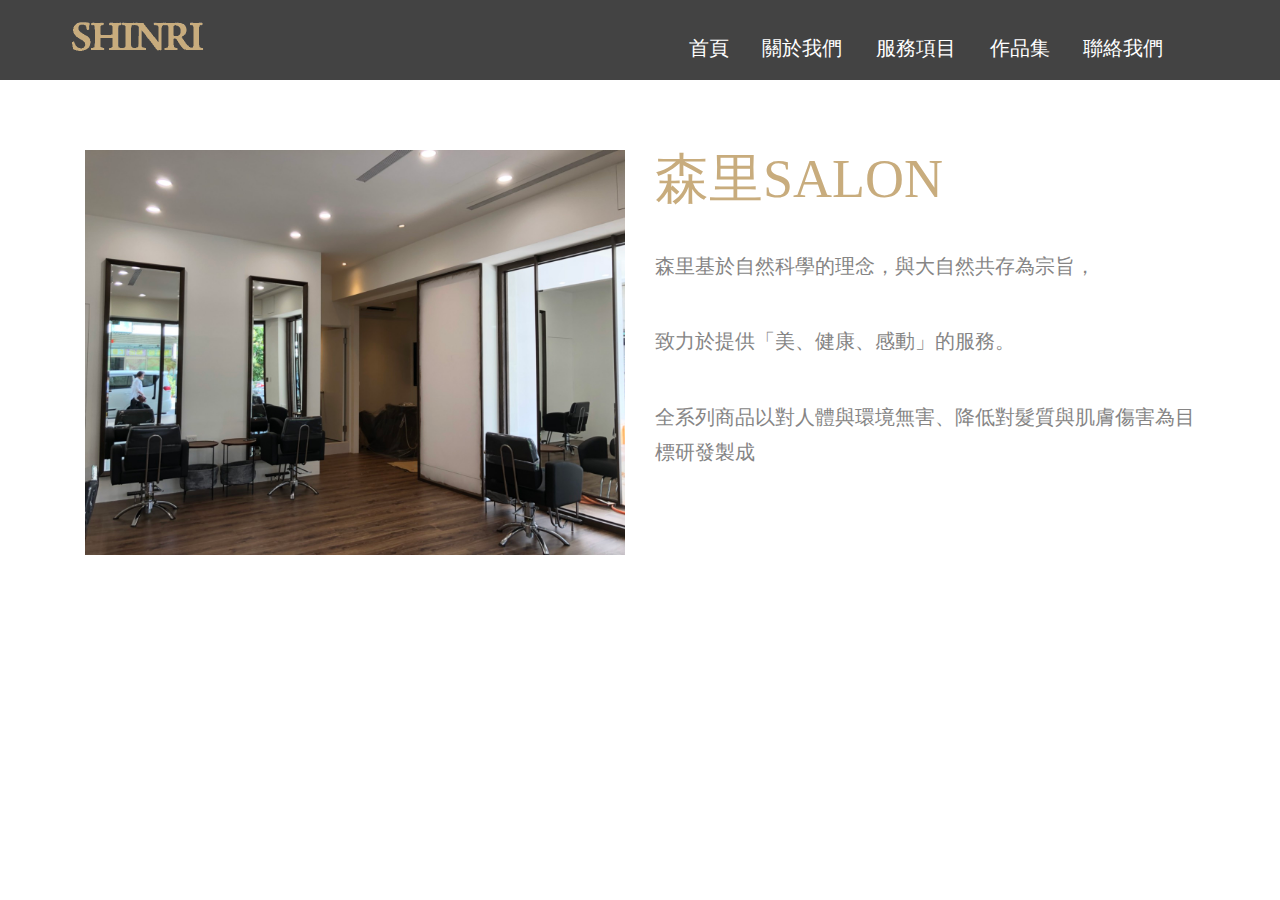
==== about.html @ e230b6d8 "Update html" ====
﻿<!DOCTYPE html>
<html>
<head>
    <title>Home</title>
    <link href="css/bootstrap.css" type="text/css" rel="stylesheet" media="all">
    <link href="css/style.css" type="text/css" rel="stylesheet" media="all">
    <!-- Custom Theme files -->
    <meta name="viewport" content="width=device-width, initial-scale=1">
    <meta http-equiv="Content-Type" content="text/html; charset=utf-8" />
    <meta name="keywords" content="Yogahub Responsive web template, Bootstrap Web Templates, Flat Web Templates, Andriod Compatible web template,
	Smartphone Compatible web template, free webdesigns for Nokia, Samsung, LG, SonyErricsson, Motorola web design" />
    <script type="application/x-javascript"> addEventListener("load", function() { setTimeout(hideURLbar, 0); }, false); function hideURLbar(){ window.scrollTo(0,1); } </script>
    <!-- //Custom Theme files -->
    <!-- js -->
    <script src="js/jquery-1.11.1.min.js"></script>
    <link rel="stylesheet" type="text/css" href="css/component.css" />
    <script src="js/modernizr.custom.js"></script>
    <script src="js/bootstrap.js"> </script>
    <!-- //js -->
    <!-- start-smoth-scrolling-->
    <script type="text/javascript" src="js/move-top.js"></script>
    <script type="text/javascript" src="js/easing.js"></script>
    <script type="text/javascript">
		jQuery(document).ready(function($) {
			$(".scroll").click(function(event){
				event.preventDefault();
				$('html,body').animate({scrollTop:$(this.hash).offset().top},1000);
			});
		});
    </script>
    <!--//end-smoth-scrolling-->
</head>
<body>
    <!--banner-->
    <div>
        <!--header-->
        <div class="headder">
            <div class="container">
                <nav class="navbar navbar-default">
                    <div class="container-fluid">
                        <!-- Brand and toggle get grouped for better mobile display -->
                        <div class="navbar-header">
                            <button type="button" class="navbar-toggle collapsed" data-toggle="collapse" data-target="#bs-example-navbar-collapse-1">
                                <span class="sr-only">Toggle navigation</span>
                                <span class="icon-bar"></span>
                                <span class="icon-bar"></span>
                                <span class="icon-bar"></span>
                            </button>
                            <a class="navbar-brand" href="index.html"> <img src="images/logo.png" alt="" /> </a>
                        </div>
                        <!-- Collect the nav links, forms, and other content for toggling -->
                        <div class="collapse navbar-collapse" id="bs-example-navbar-collapse-1">
                            <ul class="nav navbar-nav navbar-right">
                                <li><a href="index.html">首頁</a></li>
                                <li><a href="about.html">關於我們</a></li>
                                <li><a href="services.html">服務項目</a></li>
                                <li><a href="gallery.html">作品集</a></li>
                                <li><a href="contact.html">聯絡我們</a></li>
                            </ul>
                        </div>
                        <div class="clearfix"> </div>
                    </div>
                </nav>
            </div>
        </div>
    </div>
    <!--//banner-->
    <div class="about" id="about">
        <div class="container">
            <div class="about-grids">
                <div class="col-md-6 about-info">
                    <img src="images/item1.jpg" alt="" />
                </div>
                <div class="col-md-6 about-info" style="font-size:18px;">
                    <h3>森里SALON</h3>
                    <p>森里基於自然科學的理念，與大自然共存為宗旨，</p>
                    <p>致力於提供「美、健康、感動」的服務。</p>
                    <p>全系列商品以對人體與環境無害、降低對髮質與肌膚傷害為目標研發製成</p>
                </div>
                <div class="clearfix"> </div>
            </div>
        </div>
    </div>
</body>
---- css/style.css ----
body{
	margin:0;
	font-family: 'Roboto-Regular';
}
@font-face {
      font-family: 'Roboto-Regular';
      src: url(../fonts/moon.ttf) format('truetype');
}
@font-face {
      font-family: 'Playball-Regular';
      src: url(../fonts/moon.ttf) format('truetype');
}
body a{
	transition: 0.5s all ease;
	-webkit-transition: 0.5s all ease;
	-moz-transition: 0.5s all ease;
	-o-transition: 0.5s all ease;
	-ms-transition: 0.5s all ease;
}
h1,h2,h3,h4,h5,h6{
	margin:0;			   
}
p{
	margin:0;
}
ul,label{
	margin:0;
	padding:0;
}
body a:hover{
	text-decoration:none;
}
/*--banner--*/
.banner{
	min-height: 700px;
	background:url(../images/title.jpg)no-repeat 0px 0px;
	background-size:cover;
	position: relative;
}
.headder {
  background: rgba(39, 39, 39, 0.87);
}
nav.navbar.navbar-default {
  background:none;
  border: none;
  padding:1.5em 0;
  margin: 0;
}
ul.nav.navbar-nav {
  margin: 1.3em 0 0;
}
a.navbar-brand {
  padding: 0;
  line-height: 1.6em;
 height: inherit;
}
.navbar-nav li {
  margin: 0 1.2em;
}
.navbar-nav li a {
  color: #fff !important;
  font-size: 1.4em;
  padding: 0;
}
.navbar-nav li a:hover,.navbar-nav li a.active{
   color:#C8AC7D !important;
   background: none;
}
.navbar-nav a {
	-webkit-transition: color 0.3s;
	-moz-transition: color 0.3s;
	transition: color 0.3s;
}
.navbar-nav a::before {
  position: absolute;
  top: 65%;
  left: 50%;
  color: transparent;
  content: '.';
  text-shadow: 0 0 transparent;
  font-size: 1.7em;
  -webkit-transition: text-shadow 0.3s, color 0.3s;
  -moz-transition: text-shadow 0.3s, color 0.3s;
  transition: text-shadow 0.3s, color 0.3s;
  -webkit-transform: translateX(-50%);
  -moz-transform: translateX(-50%);
  transform: translateX(-50%);
  pointer-events: none;
}
.copyrights{
	text-indent:-9999px;
	height:0;
	line-height:0;
	font-size:0;
	overflow:hidden;
}
.navbar-nav a:hover::before,
.navbar-nav a:focus::before ,.navbar-nav  a.active::before{
	color: #fff;
	text-shadow: 10px 0 #C8AC7D , -10px 0 #C8AC7D ;
}
.navbar-nav a:hover,
.navbar-nav a:focus {
	color: #C8AC7D ;
}
.header-logo.navbar-brand {
  padding: 0;
}
.banner-title {
  position: absolute;
  top: 14.5%;
  width: 23%;
  right: 16.5%;
  text-align: center;
}
.banner-title h3 {
  font-size: 3em;
  color: #fff;
  line-height: 1.3em;
  font-family: 'Playball-Regular';
}
.banner-title p {
  font-size: 1.2em;
  color:  #fff;
  margin-top: 2em;
}
/*------------------ Slider Part starts Here----------*/

#slider3,#slider4 {
  box-shadow: none;
  -moz-box-shadow: none;
  -webkit-box-shadow: none;
  margin: 0 auto;
}
.rslides_tabs {
  list-style: none;
  padding: 0;
  background: rgba(0,0,0,.25);
  box-shadow: 0 0 1px rgba(255,255,255,.3), inset 0 0 5px rgba(0,0,0,1.0);
  -moz-box-shadow: 0 0 1px rgba(255,255,255,.3), inset 0 0 5px rgba(0,0,0,1.0);
  -webkit-box-shadow: 0 0 1px rgba(255,255,255,.3), inset 0 0 5px rgba(0,0,0,1.0);
  font-size: 18px;
  list-style: none;
  margin: 0 auto 50px;
  max-width: 540px;
  padding: 10px 0;
  text-align: center;
  width: 100%;
}
.rslides_tabs li {
  display: inline;
  float: none;
  margin-right: 1px;
}
.rslides_tabs a {
  width: auto;
  line-height: 20px;
  padding: 9px 20px;
  height: auto;
  background: transparent;
  display: inline;
}
.rslides_tabs li:first-child {
  margin-left: 0;
}
.rslides_tabs .rslides_here a {
  background: rgba(255,255,255,.1);
  color: #fff;
  font-weight: bold;
}
.events {
  list-style: none;
}
.banner-title .callbacks_container {
  background-color: rgba(200, 172, 125, 0.85);
  padding: 10em 2em 0;
  display: inline-block;
  min-height:598px;
}
.callbacks {
  position: relative;
  list-style: none;
  overflow: hidden;
  width: 100%;
  padding: 0;
  margin: 0;
}
.callbacks li {
  position: absolute;
  width: 100%;
  left: 0;
  top: 0;
}
.callbacks img {
  position: relative;
  z-index: 1;
  height: auto;
  border: 0;
}
.callbacks_nav {
  	position: absolute;
  -webkit-tap-highlight-color: rgba(0,0,0,0);
  top: 41%;
  left: 10%;
  z-index: 3;
  text-indent: -9999px;
  overflow: hidden;
  text-decoration: none;
  height: 51px;
  width: 22px;
  background: transparent url("../images/icons.png") no-repeat 0px -4px;
}
.callbacks_nav:active {
  opacity: 1.0;
}
.callbacks_nav.next {
  left: auto;
  right: 10%;
  background: url(../images/icons.png)no-repeat -41px -4px;
}
#slider3-pager a ,#slider4-pager a {
  display: inline-block;
}
#slider3-pager span, #slider4-pager span{
  float: left;
}
#slider3-pager span,#slider4-pager span{
	width:100px;
	height:15px;
	background:#fff;
	display:inline-block;
	border-radius:30em;
	opacity:0.6;
}
#slider3-pager .rslides_here a , #slider4-pager .rslides_here a {
  background: #FFF;
  border-radius:30em;
  opacity:1;
}
#slider3-pager a ,#slider4-pager a{
  padding: 0;
}
#slider3-pager li ,#slider4-pager li{
	display:inline-block;
}
.rslides {
  position: relative;
  list-style: none;
  overflow: hidden;
  width: 100%;
  padding: 0;
  margin: 0;
}
.rslides li {
  -webkit-backface-visibility: hidden;
  position: absolute;
  display: none;
  width: 100%;
  left: 0;
  top: 0;
}
.rslides li{
  position: relative;
  display: block;
  float: left;
}
.rslides img {
  height: auto;
  border: 0;
  width:100%;
}
.callbacks_tabs {
  list-style: none;
  position: absolute;
  bottom: 10%;
  z-index: 111;
  right: 27%;
  padding: 0;
  margin: 0;
}
.slider-top{
	text-align: center;
	padding:10em 0;
}
.slider-top h1{
	font-weight:700;
	font-size:48px;
	color:#010101;
}
.slider-top p{
	font-weight:400;
	font-size:20px;
	padding:1em 7em;
	color:#010101;
}
.slider-top ul.social-slide{
	display:inline-flex;
	margin: 0px;
	padding: 0px;
}
ul.social-slide li i{
	width:70px;
	height:74px;
	background:url(../images/img-resources.png)no-repeat;
	display: inline-block;
	margin:0px 15px;
}
ul.social-slide li i.win{
	background-position:-6px 0px;
} 
ul.social-slide li i.android{
	background-position:-110px 0px;
}
ul.social-slide li i.mac{
	background-position:-215px 0px;
}
.callbacks_tabs li{
	display: inline-block;
	margin: 0 .5em;
}
@media screen and (max-width: 600px){
  .callbacks_nav {
    top: 47%;
    }
}
/*----*/
.callbacks_tabs a{
 visibility: hidden;
}
.callbacks_tabs a:after {
  content: "\f111";
  font-size: 0;
  font-family: FontAwesome;
  visibility: visible;
  display: block;
  height: 4px;
  width: 41px;
  display: inline-block;
  background: #FCFAFA;
}
.callbacks_here a:after{
	background: #24CCEB;
}
/*--//slider end here--*/
/*--about--*/
.about {
  padding: 5em 0;
}
.about img {
  width: 100%;
}
.about h3 {
  font-size: 3em;
  color:#C8AC7D;
  font-family:'Playball-Regular';
}
.about p {
  font-size: 1.1em;
  color: #868585;
  line-height: 1.8em;
  margin-top: 2em;
}
/*--//about--*/
/*---services---*/
.services {
  padding: 3em 0;
}
.services-grids ul {
  margin-top: 2em;
}
.services-grids ul li {
	display:block;
	background: url(../images/icon1.png)no-repeat 0px 2px;
	padding-left: 2em;
	margin: 1em 0 0;
}
.services-grids ul li:nth-child(1) {
  margin: 0;
}
.services-grids ul li a{
  color: #868585;
  font-size: 1.1em;
}
.services-grids ul li a:hover{
	color:#C8AC7D;
	padding-left: 1em;
}
.services h3 {
  font-size: 3em;
  color: #C8AC7D;
  font-family: 'Playball-Regular';
}
.services-grids-info img{
	width: 100%;
}
.services-grids h4 {
  margin: 0.8em 0 0;
  font-size: 1.9em;
  line-height: 1.5em;
  color: #C8AC7D;
  font-family: 'Playball-Regular';
}
.services-grids h4 a{
  color:#C8AC7D;
}
.services-grids h4 a:hover{
  color: #0BD2F5 ;
}
.services-grids-info p{
	margin: 0.8em 0 0;
  font-size: 1.1em;
  color: #868585;
  line-height: 1.8em;
}
/*--testimonials--*/
.testimonials {
  background: url(../images/slid.jpg)no-repeat 0px -93px;
  text-align: center;
  padding: 5em 0 4em;
  background-size: cover;
}
.testi-img {
  width: 35%;
  margin: 0 auto;
}
.testimonial-left {
  border-left: 3px solid #fff;
  padding: 4.5em 0;
  margin: 3.5em 0;
  float: right;
}
.testimonial-left h3 {
  color: #fff;
  font-size: 3em;
  font-family: 'Playball-Regular';
}	
.testi-text {
  width: 61%;
  margin: 0 auto;
}		
.testi-text h4 {
  font-size: 1.5em;
  color: #fff;
  margin: 0.8em 0 .3em;
}
.testi-text p {
  font-size: 1.1em;
  color: #B6B2B2;
  line-height: 1.8em;
}
.testimonials.callbacks_container {
  position: relative;
  float: left;
  width: 100%;
}
/*--gallery--*/
.gallery {
  padding: 4em 0;
}
.gallery h3 {
  font-size: 3em;
  color: #C8AC7D;
  text-align: left;
  font-family: 'Playball-Regular';
  margin-bottom: 0.5em;
}
/*--contact-page--*/
.contact {
  padding: 3.5em 0;
  background:url(../images/map.jpg)no-repeat 0px 0px;
  background-size:cover;
}
.contact h3 {
  font-size: 3em;
  color: #fff;
  text-align: center;
  font-family: 'Playball-Regular';
}
.contact-grids {
  margin-top: 4em;
}
.contact-right p {
  font-size: 1.1em;
  color: #fff;
  margin-top: 0.3em;
}
p.cnt-p {
  margin-bottom: 1.5em;
}
.contact-right a {
	color: #fff;
	margin: 0 0 .5em 0;
	text-align: left;
	font-size: 1em;
}
.contact-right a:hover {
  color:#000;
}
.contact-left input[type="text"] {
  border: 1px solid #fff;
  width: 32.3%;
  margin: 0 0 1em 0;
  outline: none;
  font-size: 1em;
  color: #838080;
  padding: 10px 12px;
}
.contact-left input[type="email"] {
  border: 1px solid #fff;
  margin: 0 .5em 1em 0.5em;
  outline: none;
  font-size: 1em;
  color: #838080;
  padding: 10px 12px;
  width: 32%;
}
.contact-left textarea {
  border: 1px solid #fff;
  outline: none;
  font-size: 1em;
  color: #838080;
  padding: 10px 12px;
  width: 100%;
  resize: none;
  height: 180px;
}
.contact-left input[type="submit"] {
  border: 1px solid #fff;
  padding: .7em 0;
  width: 22%;
  margin-top: 0.8em;
  font-size: 1em;
  color: #838080;
  font-weight: 500;
  letter-spacing: 1px;
  outline: none;
  background-color: #fff;
  transition: 0.5s all ease;
  -webkit-transition: 0.5s all ease;
  -moz-transition: 0.5s all ease;
  -o-transition: 0.5s all ease;
  -ms-transition: 0.5s all ease;
}
.contact-left input[type="submit"]:hover{
	background-color:#C8AC7D;
	color:#fff;
}
/*--footer--*/
.footer{
	padding:3em 0;
}
.footer p {
  color: #C8AC7D;
  font-size: 1.1em;
  text-align: center;
}
.footer p a {
  color: #C8AC7D;
}
.footer p a:hover{
  color: #000;
}
/*--slider-up-arrow--*/
#toTop {
	display: none;
	text-decoration: none;
	position: fixed;
	bottom: 3%;
	right: 3%;
	overflow: hidden;
	width: 32px;
	height: 32px;
	border: none;
	text-indent: 100%;
	background: url("../images/move-up.png") no-repeat 0px 0px;
}
#toTopHover {
	width: 32px;
	height: 32px;
	display: block;
	overflow: hidden;
	float: right;
	opacity: 0;
	-moz-opacity: 0;
	filter: alpha(opacity=0);
}
/*--//slider-up-arrow--*/
/*---- responsive-design -----*/
@media(max-width:1440px){
.banner-title {
  right: 13%;
}
@media(max-width:1366px){
.banner-title {
  right: 11%;
}
.about {
  padding: 5em 0 3em;
}
}
@media(max-width:1280px){
.banner-title {
  right: 8.5%;
}
.banner-title .callbacks_container {
  padding: 7em 2em 0;
}
.banner-title h3 {
  font-size: 2.8em;
}
.callbacks_tabs {
  right: 18%;
}
}
@media(max-width:1024px){
.navbar-nav li a {
  font-size: 1.25em;
}
.navbar-nav li {
  margin: 0 1em;
}
.navbar-header {
  display: block;
  width: 16%;
}
.navbar-header img {
  width: 100%;
}
ul.nav.navbar-nav {
  margin: 1em 0 0;
}
.navbar-nav li:nth-child(6) {
  margin-right: 0;
}
.banner {
  min-height: 565px;
}
.banner-title {
  top: 16.3%;
  right: 5.5%;
  width: 27%;
}
.banner-title .callbacks_container {
  min-height: 473px;
    padding: 5em 2em 0;
}
.banner-title h3 {
  font-size: 2.5em;
}
.banner-title p {
  font-size: 1.2em;
}
.callbacks_tabs {
  right: 14%;
}
.about {
  padding: 4em 0 3em;
}
.about p {
  font-size: 1em;
  margin-top: 1em;
}
.about h3 {
  font-size: 2.8em;
}
.services {
  padding: 2em 0;
}
.services h3 {
  font-size: 2.8em;
}
.services-grids ul li a {
  font-size: 1em;
}
.services-grids h4 {
  font-size: 1.5em;
}
.services-grids-info p {
  font-size: 1em;
}
.testimonials {
  background-position:0px -65px;
    padding: 3em 0;
}
.testimonial-left {
  padding: 3.5em 0;
  margin: 3.5em 0;
}
.gallery {
  padding: 3em 0;
}
.gallery h3 {
  font-size: 2.8em;
  margin-bottom: 0;
}
.contact {
  padding: 3em 0;
}
.contact-left {
  padding-left: 0;
}
.contact-grids {
  margin-top: 2.5em;
}
.contact h3 {
  font-size: 2.5em;
}
.contact-left input[type="text"] {
  width: 32%;
}
.footer {
  padding: 2em 0;
}
.testi-text p {
  font-size: 1.1em;
}
}   
@media(max-width:768px){
.navbar-nav li a {
  font-size: 1.1em;
}
.navbar-nav li {
  margin: 0 0.8em;
}
ul.nav.navbar-nav {
  margin: 0.5em 0 0;
}
.banner-title h3 {
  font-size: 2em;
}
.banner-title {
  right: 5.5%;
  width: 31%;
  top: 13.4%;
}
.banner-title .callbacks_container {
  padding: 6em 2em 0;
}
nav.navbar.navbar-default {
  padding: 1.2em 0;
}
.banner {
  min-height: 546px;
}
.about {
  padding: 3em 0 2em;
}
.about-info {
  float: left;
  width: 40%;
  padding-left: 0;
}
.about-info:nth-child(2) {
  width: 60%;
  padding: 0;
}
.about h3 {
  font-size: 2.5em;
}
.services {
  padding: 1em 0;
}
.services h3 {
  font-size: 2.5em;
}
.services-grids-info {
  margin-bottom:2em;
  float: left;
  width: 33%;
}
.services-grids-info:nth-child(1) {
  padding: 0;
}
.services-grids-info:nth-child(2) {
  padding-right: 0;
}
.services-grids-info:nth-child(3) {
  padding-right: 0;
}
.services-grids ul {
  margin-top: 1.5em;
}
.services-grids ul li {
  background-position: -3px 2px;
  padding-left: 1.3em;
}
.services-grids ul li a:hover {
  padding-left: 0.1em;
}
.testimonial-right {
  float: left;
  width: 70%;
  padding: 0;
}
.testimonial-left {
  width: 30%;
}
.testi-text {
  width: 60%;
  margin: 0 auto;
}
.testimonial-left h3 {
  font-size: 2.5em;
}
.testi-text h4 {
  font-size: 1.4em;
}
.testimonials {
  background-position: 0px -25px;
  padding: 3em 0;
}
.gallery {
  padding: 2.5em 0;
}
.gallery h3 {
  font-size: 2.5em;
}
.gallery-grids {
  margin-top: 2em;
}
.contact-right {
  padding-left: 0;
  margin-top: 2em;
  width: 70%;
}
p.cnt-p {
  margin-bottom: 0.8em;
}
} 
@media(max-width:767px){
.navbar-header {
  width: 100%;
  margin: 0 !important;
}
nav.navbar.navbar-default {
  padding: 1em 0 0;
}
a.navbar-brand {
  width: 26%;
}
.navbar-nav {
  margin: 0;
}
.navbar-nav li{
    margin:0;
}
.navbar-nav li a {
    padding: 1em;
	text-align:center;
}
.navbar-nav a::before {
  font-size: 1.7em;
    top: 42%;
}
div#bs-example-navbar-collapse-1 {
  padding: 0;
}
button.navbar-toggle.collapsed {
  margin: .5em 0 1.5em 0;
}
button.navbar-toggle {
	background: #C8AC7D;
	border: #C8AC7D;
	margin: .5em 0 1.5em 0;
}
button.navbar-toggle:hover{
	background: #C8AC7D;
  border:#C8AC7D;
}
.navbar-default .navbar-toggle:hover, .navbar-default .navbar-toggle:focus {
  background-color: #C8AC7D;
}
.navbar-default .navbar-toggle .icon-bar {
  background-color: #fff;
}
.banner-title {
  right: 0;
  width: 100%;
  bottom: 0%;
  top: initial;
}
.banner-title .callbacks_container {
  padding: 2em 0 4em;
  min-height: initial;
  display: block;
}
.banner-title h3 {
  font-size: 1.9em;
}
.banner-title p {
  font-size: 1em;
  margin-top: 0.5em;
}
.callbacks_tabs {
  right: 39%;
  bottom: 13%;
}
.callbacks_tabs a:after {
  height: 2px;
  width: 26px;
}
.callbacks_tabs li {
  margin: 0 .2em;
}
}
@media(max-width:640px){
.about {
  padding: 2em 0 0em;
}
.about h3 {
  font-size: 2.3em;
}
.about p {
  margin-top: 0.8em;
}
.services h3 {
  font-size: 2.3em;
}
.services-grids-info:nth-child(1) {
  float: none;
  width: 100%;
}
.services-grids ul li {
  background-position: 0px 2px;
  padding-left: 1.8em;
}
.services-grids ul li a:hover {
  padding-left: 1em;
}
.services-grids-info {
  float: left;
  width: 50%;
}
.services-grids-info p {
  margin: 0.3em 0 0;
}
.testimonials {
  background-position: 0px 0px;
  padding: 2em 0;
}
.testimonial-right {
    width: 67%;
}
.testimonial-left {
  width: 33%;
}
.testi-text {
  width: 75%;
}
.testimonial-left h3 {
  font-size: 2.3em;
}
.testi-text h4 {
  font-size: 1.3em;
}
.testi-text p {
  font-size: 1em;
}
.callbacks_nav {
  left: 0%;
}
.callbacks_nav.next {
  right: 4%;
}
.gallery {
  padding: 2em 0;
}
.gallery h3 {
  font-size: 2.3em;
}
.gallery-grids {
  margin-top: 1em;
}
.contact {
  padding: 2em 0;
}
.footer {
  padding: 1.5em 0;
}
}
@media(max-width:480px){
.banner {
  min-height: 485px;
}
a.navbar-brand {
  width: 35%;
}
ul.nav.navbar-nav {
  margin: 0.5em 0 1em;
}
button.navbar-toggle.collapsed {
  margin: 0.4em 0 1.5em 0;
}
button.navbar-toggle {
  margin: .4em 0 1.5em 0;
}
.navbar-nav li a {
  padding: 0.8em;
}
.banner-title h3 {
  font-size: 1.7em;
}
.banner-title .callbacks_container {
  padding: 1.5em 0 3em;
}
.about-info {
  float: none;
  width: 100%;
  padding: 0;
}
.about-info:nth-child(2) {
  width: 100%;
  padding: 0;
  margin-top: 1em;
}
.testimonial-right {
  width: 100%;
}
.testimonial-left {
  width: 100%;
  border: none;
  padding: 0;
  margin: 0 0 1em;
}
.testi-text {
  width: 100%;
}
.callbacks_nav {
  top: 24%;
}
.contact-left input[type="text"] {
  width: 100%;
}
.contact-left input[type="email"] {
  width: 100%;
  margin: 0 0 1em;
}
.contact-left input[type="submit"] {
  padding: .6em 0;
  width: 25%;
}
}
@media(max-width:320px){
.banner {
  background-position: -201px -3px;
}
a.navbar-brand {
  width: 48%;
}
.container-fluid {
  padding: 0;
}
nav.navbar.navbar-default {
  padding: 1.5em 0 0;
}
button.navbar-toggle {
  margin: 0.4em 0 1.5em 0;
}
nav.navbar.navbar-default {
  padding: 1.5em 0 0;
}
.banner-title .callbacks_container {
  padding: 1.5em 0 3em;
}
.banner-title h3 {
  font-size: 1.6em;
}
.banner-title p {
  font-size: 1em;
  margin-top: 0.5em;
  padding: 0 1em;
}
.navbar-nav li a {
  padding: 0.7em;
}
.about h3 {
  font-size: 2.1em;
}
.callbacks_tabs {
  right: 33%;
}
.services h3 {
  font-size: 2.1em;
}
.services-grids-info:nth-child(2) {
  padding: 0;
}
.services-grids-info {
  float: none;
  width: 100%;
}
.services-grids-info:nth-child(3) {
  padding: 0;
}
.services-grids h4 {
  font-size: 1.45em;
}
.services-grids-info {
  margin-bottom: 1em;
}
.services-grids ul li {
  margin: 0.8em 0 0;
}
.callbacks_nav {
  top: 28%;
}
.gallery {
  padding: 1em 0;
}
.gallery h3 {
  font-size: 2.1em;
}
.contact {
  padding: 1em 0;
}
.contact-grids {
  margin-top: 1.5em;
}
.contact h3 {
  font-size: 2.1em;
}
.contact-left {
  padding: 0;
}
.contact-left textarea {
  height: 140px;
}
.contact-left input[type="submit"] {
  width: 45%;
}
.contact-right {
  padding: 0;
  margin-top: 1.5em;
  width: 98%;
}
.footer p {
  font-size: 1em;
}
}
---- css/component.css ----
.wrap {
	width: 100%;
	position: relative;
		padding: 1em 0 0;
}
.wrap > header {
	width: 90%;
	max-width: 1240px;
	margin: 0 auto;
	position: relative;
	padding: 0 30px 50px 30px;
}
.wrap > header {
	padding: 60px 30px 50px;
	text-align: center;
}
.wrap > header h1 {
	font-size: 34px;
	line-height: 38px;
	margin: 0 auto;
	font-weight: 700;
	color: #333;
}

.wrap > header h1 span {
	display: block;
	font-size: 20px;
	font-weight: 300;
}
.main > p {
	text-align: center;
	padding: 50px 20px;
}
/* Header Style */
.codrops-top {
	line-height: 24px;
	font-size: 11px;
	background: #fff;
	background: rgba(255, 255, 255, 0.5);
	text-transform: uppercase;
	z-index: 9999;
	position: relative;
	box-shadow: 1px 0px 2px rgba(0,0,0,0.2);
}

.codrops-top a {
	padding: 0px 10px;
	letter-spacing: 1px;
	color: #333;
	display: inline-block;
}

.codrops-top a:hover {
	background: rgba(255,255,255,0.8);
	color: #000;
}

.codrops-top span.right {
	float: right;
}

.codrops-top span.right a {
	float: left;
	display: block;
}
/*----*/
.og-grid {
	list-style: none;
	padding: 20px 0;
	margin: 0 auto;
	text-align: center;
	width: 100%;

}
.og-grid li {
  display: inline-block;
  margin: 15px 0;
  vertical-align: top;
  height: 250px;
  width: 24.7%;
  padding: 0px 15px;
}
.og-grid li > a,
.og-grid li > a img {
	border: none;
	outline: none;
	display: block;
	position: relative;
}

.og-grid li.og-expanded > a::after {
	top: auto;
	border: solid transparent;
	content: " ";
	height: 0;
	width: 0;
	position: absolute;
	pointer-events: none;
	border-bottom-color:#F5F5F5;
	border-width: 15px;
	left: 50%;
	margin: -20px 0 0 -15px;
}

.og-expander {
	position: absolute;
	background:#f5f5f5;
	top: auto;
	left: 0;
	width: 97.5%;
	margin: 10px 15px 0;
	text-align: left;
	height: 0;
	overflow: hidden;
}

.og-expander-inner {
	padding: 50px 30px;
	height: 100%;
}

.og-close {
	position: absolute;
	width: 40px;
	height: 40px;
	top: 20px;
	right: 20px;
	cursor: pointer;
}

.og-close::before,
.og-close::after {
	content: '';
	position: absolute;
	width: 100%;
	top: 50%;
	height: 1px;
	background: #5e345e;
	-webkit-transform: rotate(45deg);
	-moz-transform: rotate(45deg);
	transform: rotate(45deg);
}

.og-close::after {
	-webkit-transform: rotate(-45deg);
	-moz-transform: rotate(-45deg);
	transform: rotate(-45deg);
}

.og-close:hover::before,
.og-close:hover::after {
	background: #333;
}

.og-fullimg,
.og-details {
	width: 50%;
	float: left;
	height: 100%;
	position: relative;
}

.og-details {
	padding: 0 40px 0 20px;
}

.og-fullimg {
	text-align: center;
}

.og-fullimg img {
	display: inline-block;
	max-height: 100%;
	max-width: 100%;
}
.og-details h3 {
	font-weight: 700;
	font-size: 2em;
	padding: 40px 0 10px;
	margin-bottom: 10px;
	color: #00a2a5;
}
.og-details p {
  font-size: 1.1em;
  line-height: 1.9em;
  color: #868585;
}
.og-details a {
	font-weight: 700;
	font-size: 16px;
	color: #fff;
	text-transform: uppercase;
	letter-spacing: 2px;
	padding: 10px 20px;
	border: 3px solid #fff;
	display: none;
	margin: 30px 0 0;
	outline: none;
	
	text-decoration: none;
}
.og-details a::before {
	content: '\2192';
	display: inline-block;
	margin-right: 10px;
}

.og-details a:hover {
	border-color: #5e345e;
  color: #FFF;
  background-color: #5e345e;
}

.og-loading {
	width: 20px;
	height: 20px;
	border-radius: 50%;
	background: #ddd;
	box-shadow: 0 0 1px #ccc, 15px 30px 1px #ccc, -15px 30px 1px #ccc;
	position: absolute;
	top: 50%;
	left: 50%;
	margin: -25px 0 0 -25px;
	-webkit-animation: loader 0.5s infinite ease-in-out both;
	-moz-animation: loader 0.5s infinite ease-in-out both;
	animation: loader 0.5s infinite ease-in-out both;
}

@-webkit-keyframes loader {
	0% { background: #ddd; }
	33% { background: #ccc; box-shadow: 0 0 1px #ccc, 15px 30px 1px #ccc, -15px 30px 1px #ddd; }
	66% { background: #ccc; box-shadow: 0 0 1px #ccc, 15px 30px 1px #ddd, -15px 30px 1px #ccc; }
}

@-moz-keyframes loader {
	0% { background: #ddd; }
	33% { background: #ccc; box-shadow: 0 0 1px #ccc, 15px 30px 1px #ccc, -15px 30px 1px #ddd; }
	66% { background: #ccc; box-shadow: 0 0 1px #ccc, 15px 30px 1px #ddd, -15px 30px 1px #ccc; }
}

@keyframes loader {
	0% { background: #ddd; }
	33% { background: #ccc; box-shadow: 0 0 1px #ccc, 15px 30px 1px #ccc, -15px 30px 1px #ddd; }
	66% { background: #ccc; box-shadow: 0 0 1px #ccc, 15px 30px 1px #ddd, -15px 30px 1px #ccc; }
}
/*--responsive---*/
@media(max-width:1024px){
.og-grid li {
  width: 24.6%;
  height: 202px;
}
.og-grid {
  padding: 20px 0 0;
}
.og-details p {
  font-size:1em;
}
.og-details h3 {
  padding: 12px 0 10px;
}
.og-expander {
  height: 426px!important;
}
}
/*---component--*/
@media screen and (max-width: 830px) {

	.og-expander h3 { font-size: 2.5em; }
	.og-expander p { font-size: 13px; }
	.og-expander a { font-size: 12px; }
}
}
@media(max-width:768px){
.og-grid li {
  width: 23.58%;
  height: 144px;
  padding: 0px 10px;
}
.og-expander {
  height: 456px!important;
}
.og-expander h3 {
  font-size: 1.1em;
}
.og-details {
  padding: 0 0px 0 20px;
}
.og-grid {
  padding: 0px 0 0;
}
}
@media(max-width:640px){
.og-grid li {
  width: 24.4%;
  height: 128px;
  padding: 0px 8px;
  margin: 10px 0;
}
.og-grid {
  padding: 6px 0 0;
}
.og-details {
  padding: 0 20px 0 20px;
}
.og-details h3 {
  padding: 0px 0 0px;
}
.og-expander h3 {
  font-size: 2em;
}
.og-details a {
  margin: 10px 0 0;
}
.og-expander {
  height: 529px!important;
  margin: 10px 8px 0px;
}
}
@media(max-width:480px){
.og-grid li {
  width: 49%;
  height: 199px;
  padding: 0px 8px;
  margin: 8px 0;
}
.og-fullimg, .og-details {
  width: 100%;
}
.og-fullimg, .og-details {
  overflow: inherit;
}
.og-details p {
  line-height: 1.7em;
}
.og-details {
  padding: 0;
}
.og-expander h3 {
  font-size: 1.8em;
  margin: 0.5em 0;
}
.og-expander {
  height: 542px!important;
}
.og-expander-inner {
  height: 52%;
}
}
@media (max-width: 414px){
.og-expander-inner {
  height: 45%;
}
.og-expander {
  height: 543px!important;
}
}
@media(max-width:320px){
.og-grid li {
  width: 49.0%;
  height: 128px;
  padding: 0px 4px;
}
.og-close {
  position: absolute;
  width: 25px;
  height: 25px;
  top: 9px;
  right: 14px;
  cursor: pointer;
}
.wrap {
  padding: 0.5em 0 0;
}
.og-expander-inner {
  padding: 43px 15px;
}
.og-expander {
  margin: 10px 4px 0px;
}
.og-expander h3 {
  font-size: 1.5em;
}
.og-expander {
  height: 575px!important;
}
li.og-expanded {
  height: 707px !important;
}
}
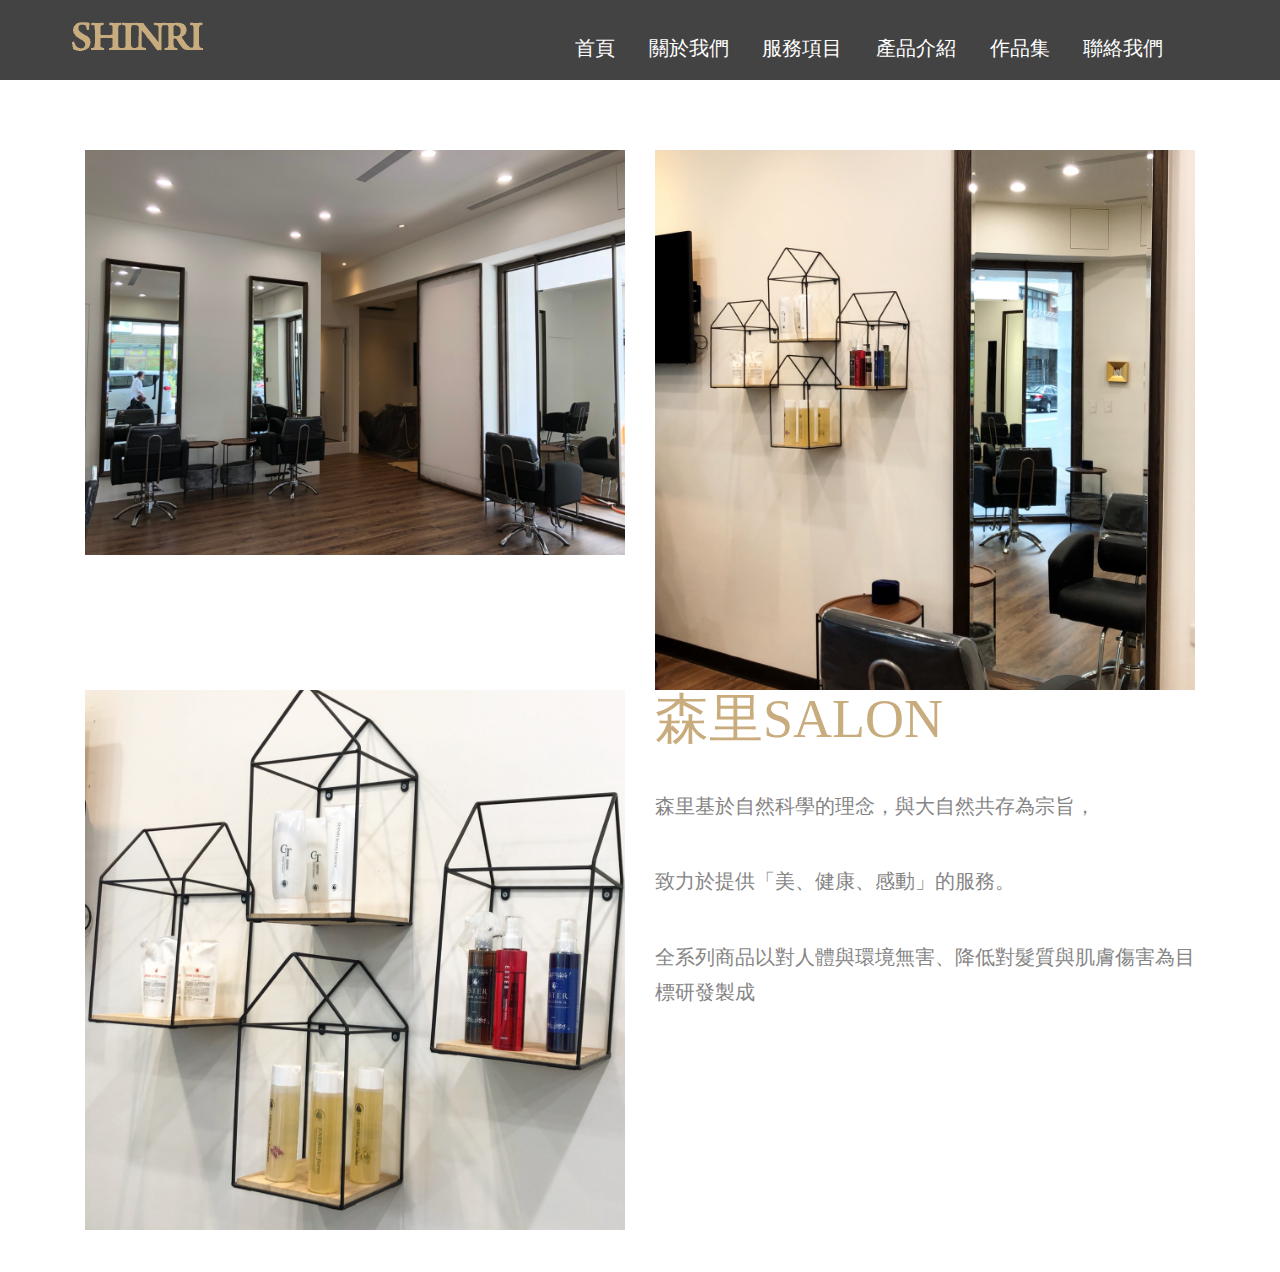
==== commit fa7ccde5: "update" ====
--- a/about.html
+++ b/about.html
@@ -51,9 +51,10 @@
                         <!-- Collect the nav links, forms, and other content for toggling -->
                         <div class="collapse navbar-collapse" id="bs-example-navbar-collapse-1">
                             <ul class="nav navbar-nav navbar-right">
-                                <li><a href="index.html">首頁</a></li>
+                                <li><a href="index.php">首頁</a></li>
                                 <li><a href="about.html">關於我們</a></li>
                                 <li><a href="services.html">服務項目</a></li>
+                                <li><a href="product.html">產品介紹</a></li>
                                 <li><a href="gallery.html">作品集</a></li>
                                 <li><a href="contact.html">聯絡我們</a></li>
                             </ul>
@@ -71,6 +72,12 @@
                 <div class="col-md-6 about-info">
                     <img src="images/item1.jpg" alt="" />
                 </div>
+                <div class="col-md-6 about-info">
+                    <img src="images/item2.jpg" alt="" />
+                </div>
+                <div class="col-md-6 about-info">
+                    <img src="images/item3.jpg" alt="" />
+                </div>
                 <div class="col-md-6 about-info" style="font-size:18px;">
                     <h3>森里SALON</h3>
                     <p>森里基於自然科學的理念，與大自然共存為宗旨，</p>
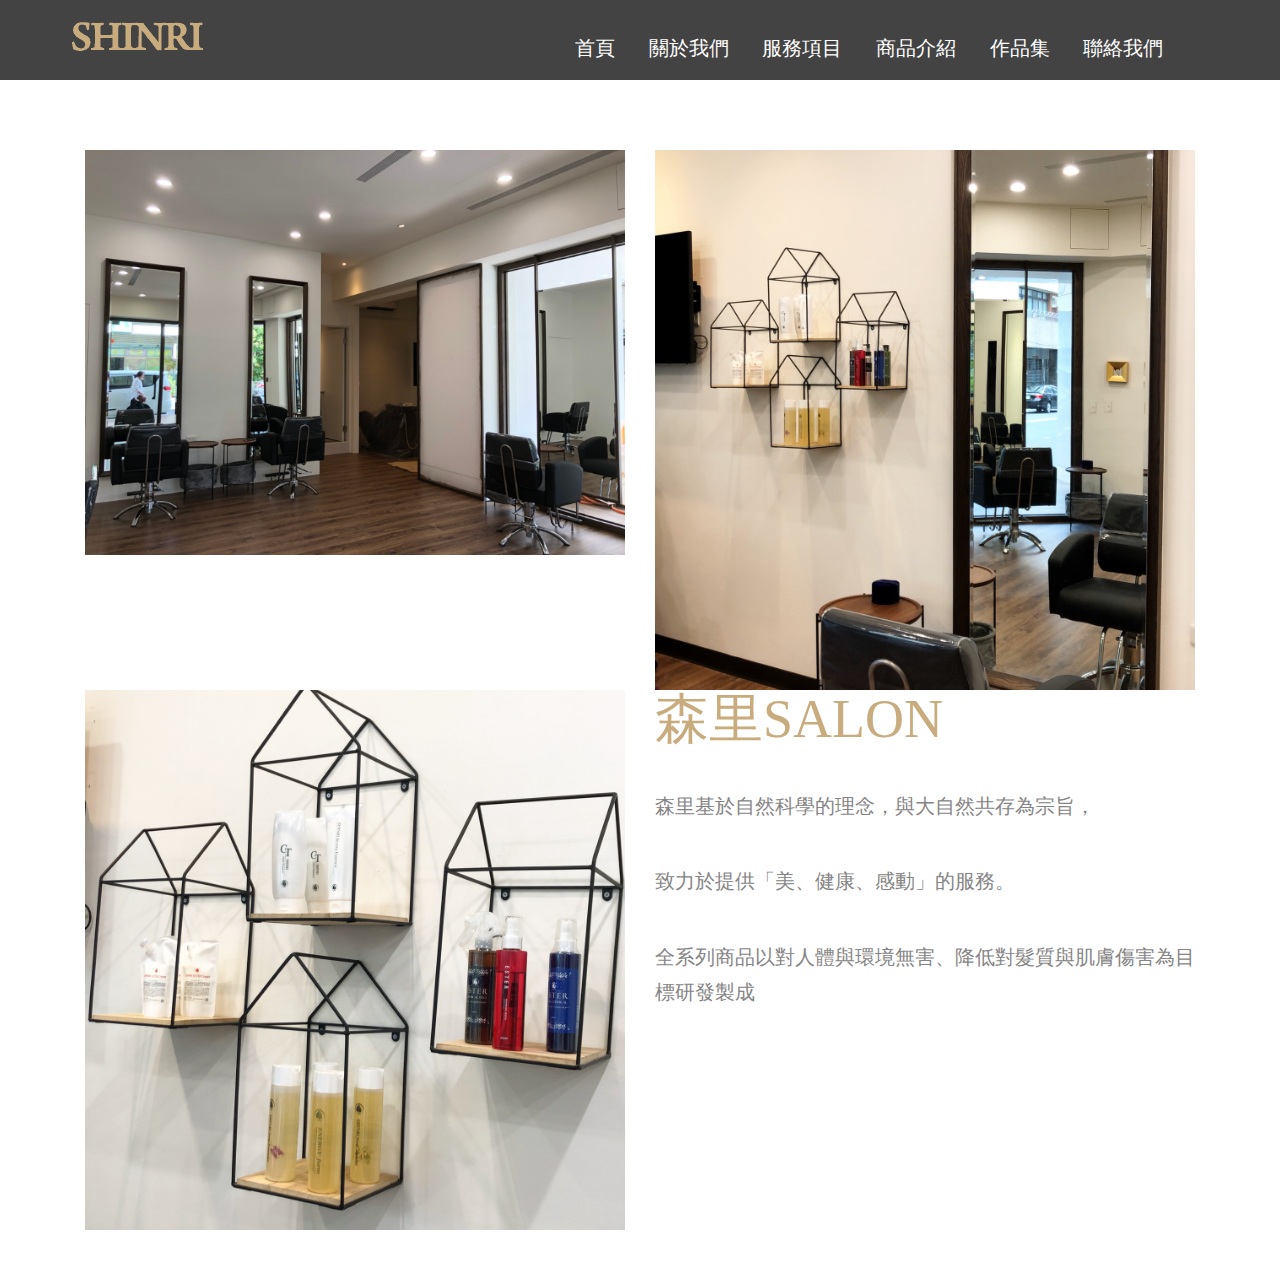
==== commit 54ce70ff: "product update" ====
--- a/about.html
+++ b/about.html
@@ -54,7 +54,7 @@
                                 <li><a href="index.php">首頁</a></li>
                                 <li><a href="about.html">關於我們</a></li>
                                 <li><a href="services.html">服務項目</a></li>
-                                <li><a href="product.html">產品介紹</a></li>
+                                <li><a href="product.html">商品介紹</a></li>
                                 <li><a href="gallery.html">作品集</a></li>
                                 <li><a href="contact.html">聯絡我們</a></li>
                             </ul>
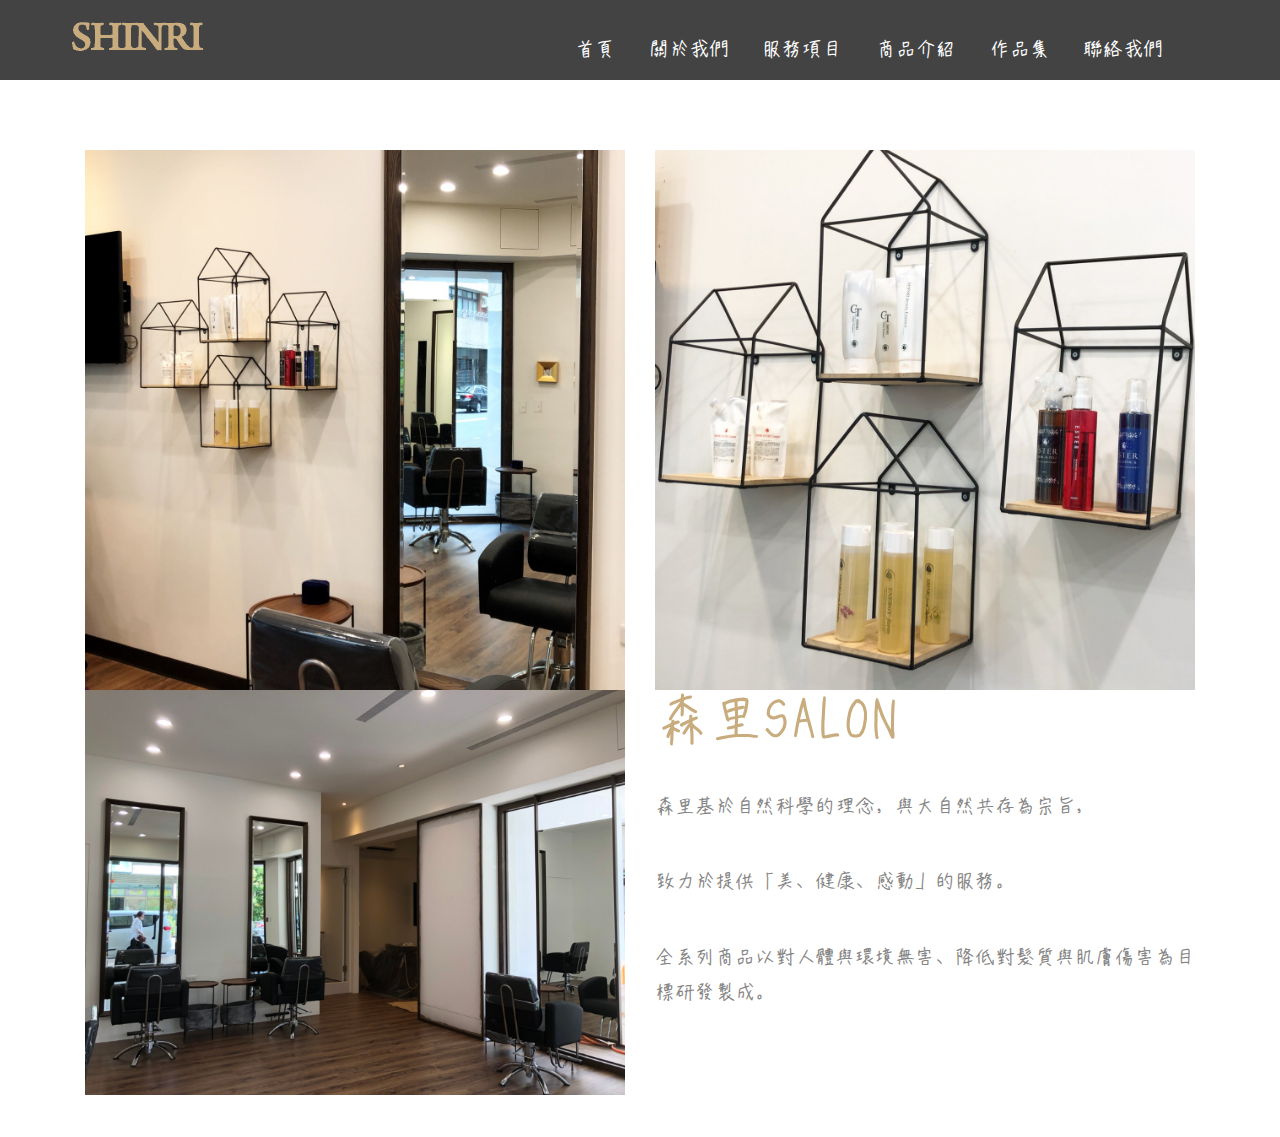
==== commit 26f26102: "價目表" ====
--- a/about.html
+++ b/about.html
@@ -70,19 +70,19 @@
         <div class="container">
             <div class="about-grids">
                 <div class="col-md-6 about-info">
-                    <img src="images/item1.jpg" alt="" />
-                </div>
-                <div class="col-md-6 about-info">
                     <img src="images/item2.jpg" alt="" />
                 </div>
                 <div class="col-md-6 about-info">
                     <img src="images/item3.jpg" alt="" />
                 </div>
+                <div class="col-md-6 about-info">
+                    <img src="images/item1.jpg" alt="" />
+                </div>
                 <div class="col-md-6 about-info" style="font-size:18px;">
                     <h3>森里SALON</h3>
                     <p>森里基於自然科學的理念，與大自然共存為宗旨，</p>
                     <p>致力於提供「美、健康、感動」的服務。</p>
-                    <p>全系列商品以對人體與環境無害、降低對髮質與肌膚傷害為目標研發製成</p>
+                    <p>全系列商品以對人體與環境無害、降低對髮質與肌膚傷害為目標研發製成。</p>
                 </div>
                 <div class="clearfix"> </div>
             </div>
--- a/css/style.css
+++ b/css/style.css
@@ -4,11 +4,13 @@
 }
 @font-face {
       font-family: 'Roboto-Regular';
-      src: url(../fonts/moon.ttf) format('truetype');
+      src: url(../fonts/moon.ttf) format('truetype'),
+            url(../fonts/moon.woff) format('woff');
 }
 @font-face {
       font-family: 'Playball-Regular';
-      src: url(../fonts/moon.ttf) format('truetype');
+      src: url(../fonts/moon.ttf) format('truetype'),
+            url(../fonts/moon.woff) format('woff');
 }
 body a{
 	transition: 0.5s all ease;
--- a/css/component.css
+++ b/css/component.css
@@ -76,7 +76,7 @@
   display: inline-block;
   margin: 15px 0;
   vertical-align: top;
-  height: 250px;
+  height: 400px;
   width: 24.7%;
   padding: 0px 15px;
 }
@@ -175,13 +175,13 @@
 }
 .og-details h3 {
 	font-weight: 700;
-	font-size: 2em;
+	font-size: 1.5em;
 	padding: 40px 0 10px;
 	margin-bottom: 10px;
-	color: #00a2a5;
+	color: #000000;
 }
 .og-details p {
-  font-size: 1.1em;
+  font-size: 1em;
   line-height: 1.9em;
   color: #868585;
 }
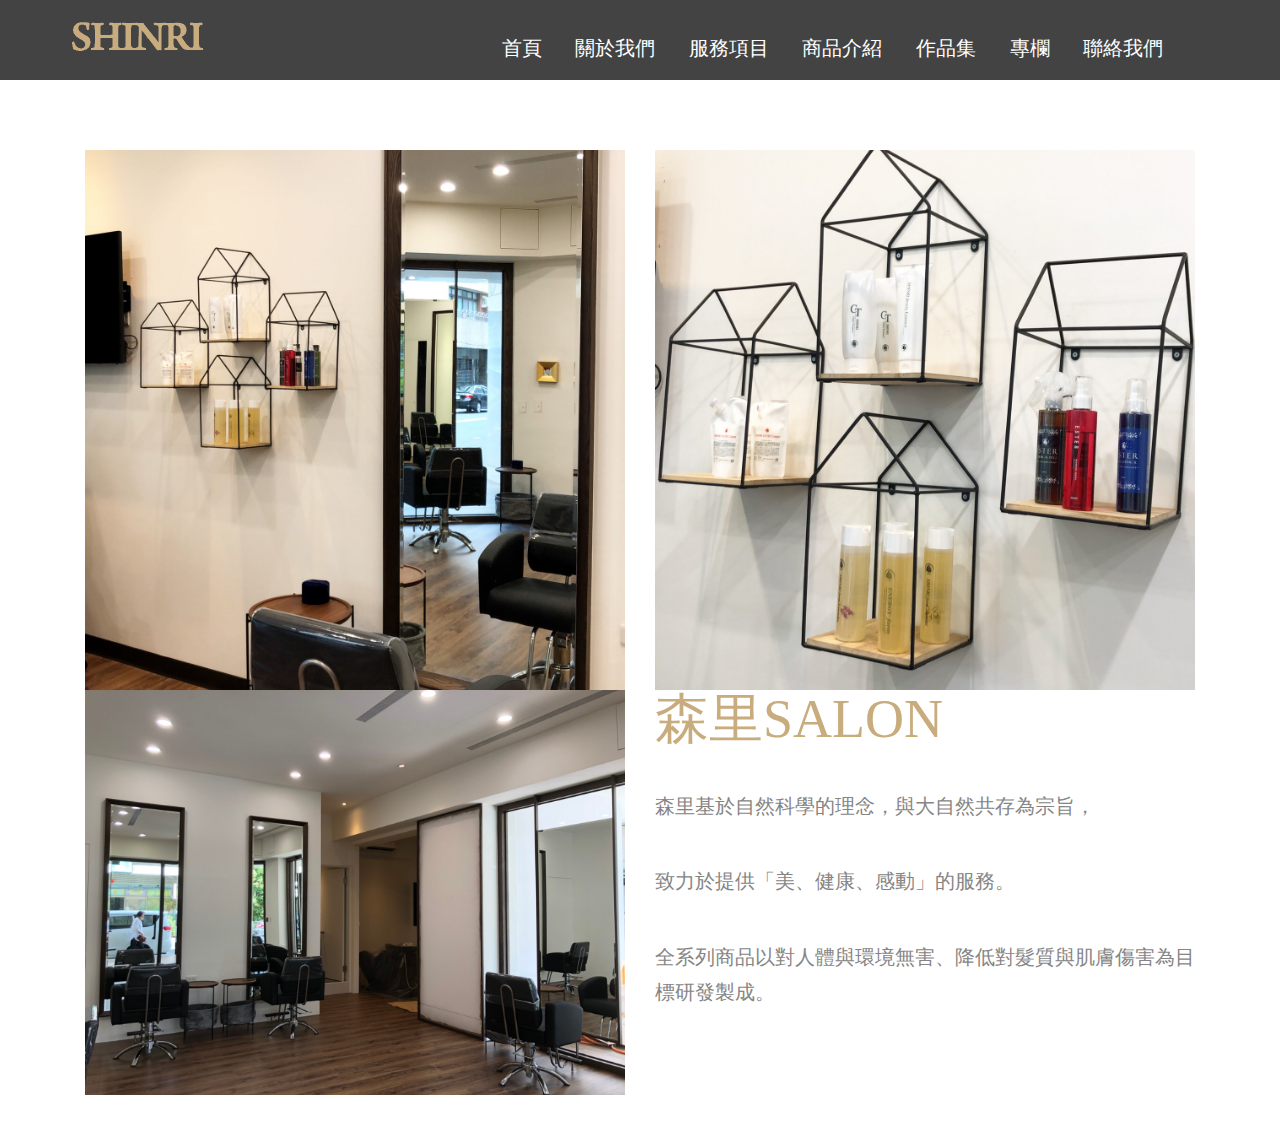
==== commit e89a9219: "add blog" ====
--- a/about.html
+++ b/about.html
@@ -56,6 +56,7 @@
                                 <li><a href="services.html">服務項目</a></li>
                                 <li><a href="product.html">商品介紹</a></li>
                                 <li><a href="gallery.html">作品集</a></li>
+                                <li><a href="blog.html">專欄</a></li>
                                 <li><a href="contact.html">聯絡我們</a></li>
                             </ul>
                         </div>
